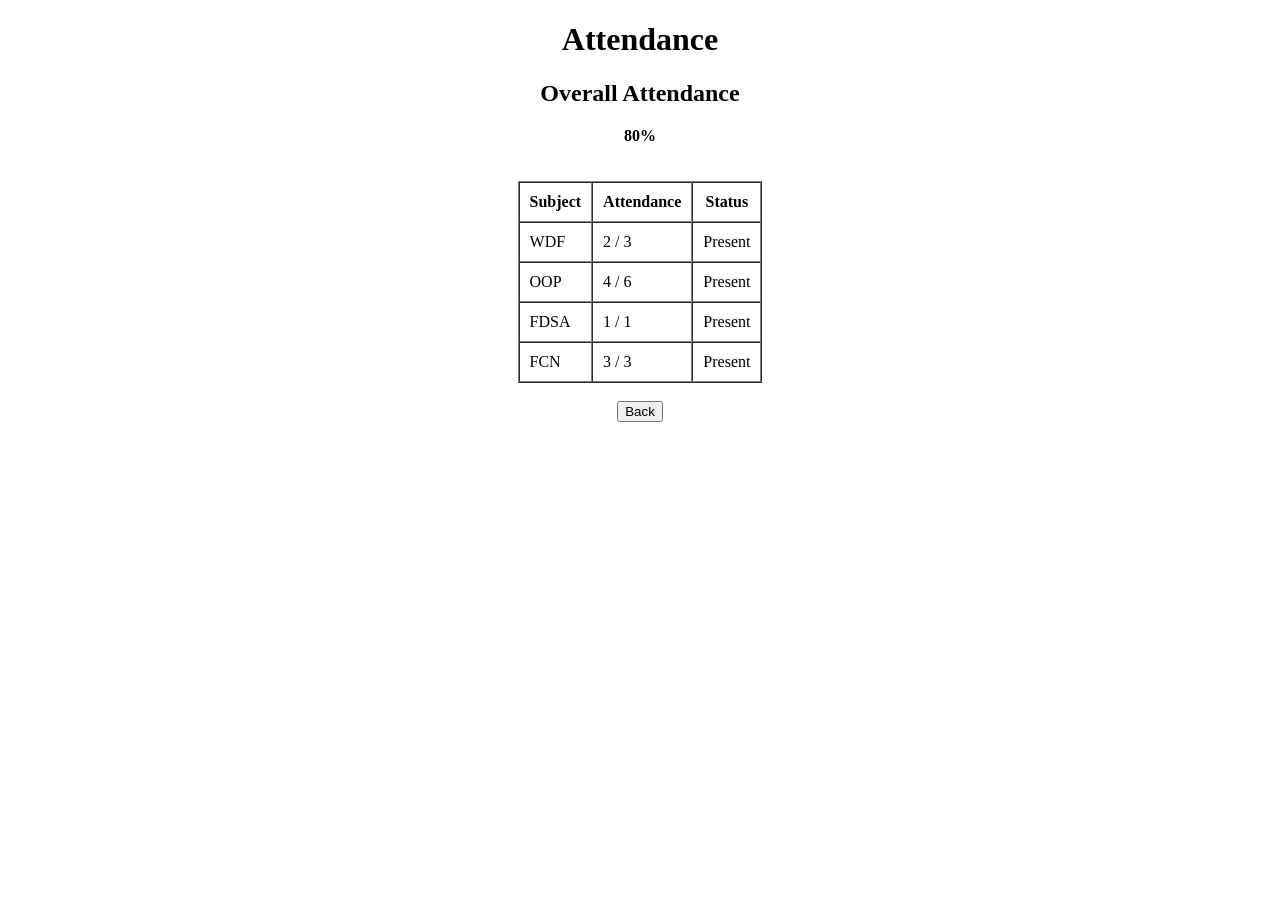
==== pages/attendance.html @ 3b70066e "Initial commit" ====
<!DOCTYPE html>
<html lang="en">
<head>
    <meta charset="UTF-8">
    <meta name="viewport" content="width=device-width, initial-scale=1.0">
    <title>Attendance</title>
</head>
<body>

    <h1 align="center">Attendance</h1>

    <center>

        <h2>Overall Attendance</h2>

        <strong>80%</strong>

        <br><br><br>

        <table border="1" cellpadding="10" cellspacing="0">

            <tr>
                <th>Subject</th>
                <th>Attendance</th>
                <th>Status</th>
            </tr>

            <tr>
                <td>WDF</td>
                <td>2 / 3</td>
                <td>Present</td>
            </tr>

            <tr>
                <td>OOP</td>
                <td>4 / 6</td>
                <td>Present</td>
            </tr>

            <tr>
                <td>FDSA</td>
                <td>1 / 1</td>
                <td>Present</td>
            </tr>

            <tr>
                <td>FCN</td>
                <td>3 / 3</td>
                <td>Present</td>
            </tr>

        </table>

        <br>

        <a href="home.html">
            <button type="button">Back</button>
        </a>

    </center>

</body>
</html>
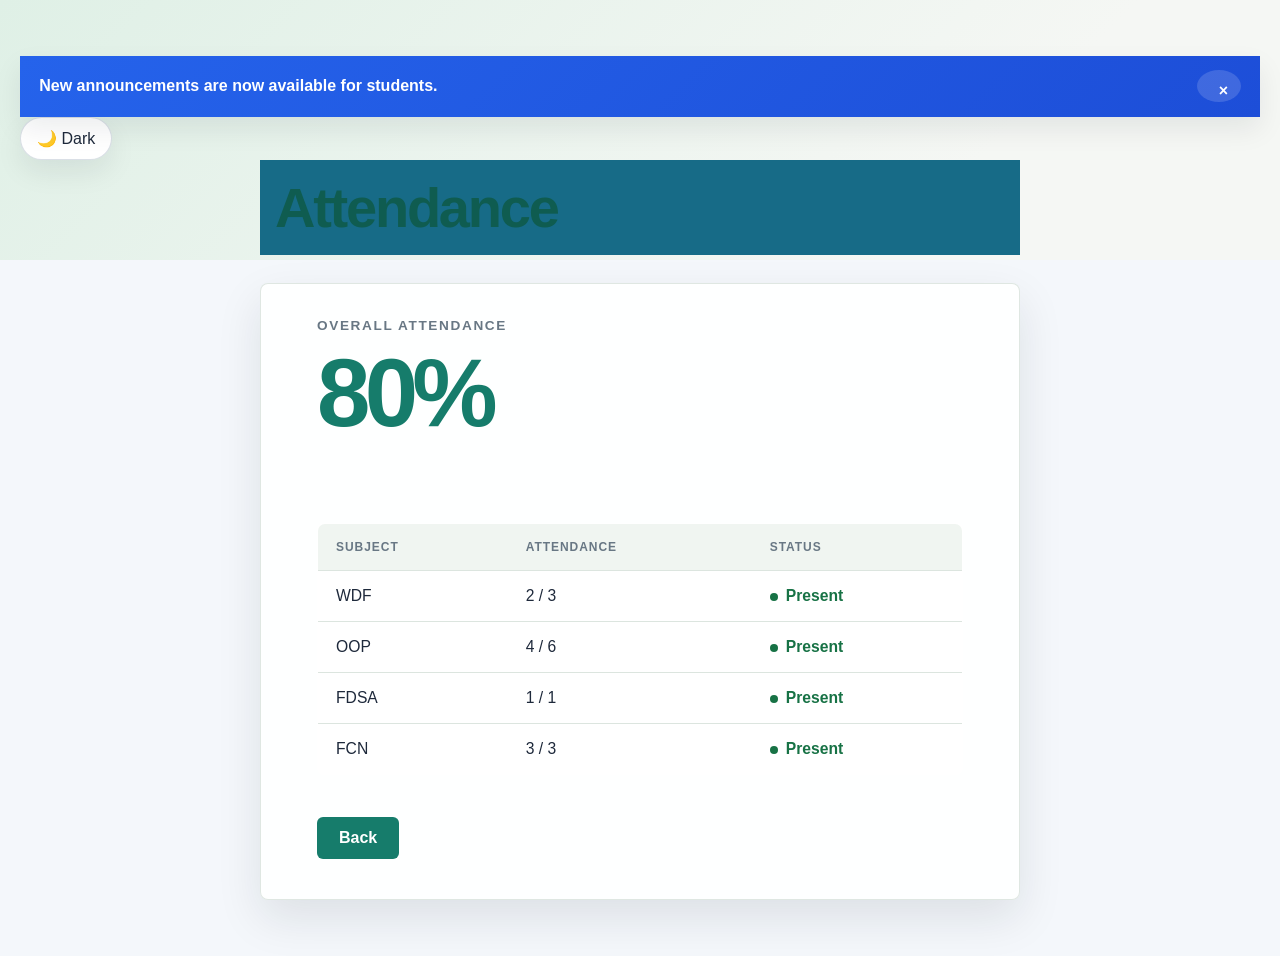
==== commit 1d91197b: "changes" ====
--- a/pages/attendance.html
+++ b/pages/attendance.html
@@ -4,6 +4,7 @@
     <meta charset="UTF-8">
     <meta name="viewport" content="width=device-width, initial-scale=1.0">
     <title>Attendance</title>
+    <link rel="stylesheet" href="../css/attendance.css">
 </head>
 <body>
 
@@ -53,11 +54,14 @@
 
         <br>
 
-        <a href="home.html">
+        <a href="index.html">
             <button type="button">Back</button>
         </a>
 
     </center>
 
+    <script src="../js/site-data.js"></script>
+    <script src="../js/site-ui.js"></script>
+
 </body>
 </html>
--- a/css/attendance.css
+++ b/css/attendance.css
@@ -0,0 +1,241 @@
+body {
+	margin: 0;
+	padding: 20px;
+	font-family: Arial, sans-serif;
+	color: #243447;
+	background-color: #f4f8fa;
+}
+
+h1 {
+	padding: 15px;
+	color: white;
+	background-color: #176b87;
+}
+
+h2 {
+	color: #176b87;
+}
+
+strong {
+	font-size: 32px;
+	color: #2d8a55;
+}
+
+table {
+	width: 80%;
+	margin: 0 auto;
+	border-collapse: collapse;
+	background-color: white;
+}
+
+th,
+td {
+	padding: 12px;
+	text-align: left;
+	border: 1px solid #aebfc7;
+}
+
+th {
+	color: white;
+	background-color: #176b87;
+}
+
+button {
+	padding: 10px 25px;
+	color: white;
+	background-color: #176b87;
+	border: 0;
+}
+
+@media (max-width: 600px) {
+	body {
+		padding: 10px;
+	}
+
+	table {
+		width: 100%;
+	}
+}
+/* @import url('https://fonts.googleapis.com/css2?family=DM+Sans:wght@400;500;600;700&family=Space+Grotesk:wght@500;600;700&display=swap'); */
+
+:root {
+	--ink: #17212b;
+	--muted: #687784;
+	--paper: #f5f7f4;
+	--surface: #ffffff;
+	--line: #dce5df;
+	--accent: #167c6b;
+	--accent-dark: #0f5c50;
+	--success: #177245;
+	--shadow: 0 18px 45px rgba(23, 33, 43, 0.1);
+}
+
+* {
+	box-sizing: border-box;
+}
+
+body {
+	min-height: 100vh;
+	margin: 0;
+	padding: 56px 20px;
+	color: var(--ink);
+	background: var(--paper);
+	font-family: 'DM Sans', sans-serif;
+}
+
+body::before {
+	position: fixed;
+	z-index: -1;
+	top: 0;
+	right: 0;
+	left: 0;
+	height: 260px;
+	background: linear-gradient(135deg, #dff0e6 0%, #f5f7f4 74%);
+	content: '';
+}
+
+h1,
+h2 {
+	margin: 0;
+	font-family: 'Space Grotesk', sans-serif;
+}
+
+h1 {
+	max-width: 760px;
+	margin: 0 auto 28px;
+	color: var(--accent-dark);
+	font-size: clamp(2rem, 5vw, 3.5rem);
+	letter-spacing: -0.04em;
+	text-align: left;
+}
+
+center {
+	display: block;
+	width: min(760px, 100%);
+	margin: 0 auto;
+	padding: 34px clamp(20px, 5vw, 56px) 40px;
+	border: 1px solid rgba(220, 229, 223, 0.9);
+	border-radius: 8px;
+	background: rgba(255, 255, 255, 0.9);
+	box-shadow: var(--shadow);
+	text-align: left;
+}
+
+h2 {
+	margin-bottom: 12px;
+	color: var(--muted);
+	font-size: 0.85rem;
+	font-weight: 700;
+	letter-spacing: 0.12em;
+	text-transform: uppercase;
+}
+
+strong {
+	display: block;
+	color: var(--accent);
+	font-family: 'Space Grotesk', sans-serif;
+	font-size: clamp(3.5rem, 10vw, 6rem);
+	line-height: 1;
+	letter-spacing: -0.06em;
+}
+
+table {
+	width: 100%;
+	margin: 28px 0 24px;
+	overflow: hidden;
+	border: 1px solid var(--line);
+	border-radius: 8px;
+	border-spacing: 0;
+	background: var(--surface);
+	text-align: left;
+}
+
+th,
+td {
+	padding: 16px 18px;
+	border: 0;
+	border-bottom: 1px solid var(--line);
+}
+
+th {
+	color: var(--muted);
+	background: #f0f5f1;
+	font-size: 0.75rem;
+	letter-spacing: 0.08em;
+	text-transform: uppercase;
+}
+
+td {
+	font-size: 0.98rem;
+}
+
+tr:last-child td {
+	border-bottom: 0;
+}
+
+td:last-child {
+	color: var(--success);
+	font-weight: 700;
+}
+
+td:last-child::before {
+	display: inline-block;
+	width: 8px;
+	height: 8px;
+	margin-right: 8px;
+	border-radius: 50%;
+	background: var(--success);
+	content: '';
+}
+
+a {
+	display: inline-block;
+	text-decoration: none;
+}
+
+button {
+	padding: 12px 22px;
+	border: 0;
+	border-radius: 6px;
+	color: #ffffff;
+	background: var(--accent);
+	cursor: pointer;
+	font: inherit;
+	font-weight: 700;
+	transition: background-color 160ms ease, transform 160ms ease;
+}
+
+button:hover {
+	background: var(--accent-dark);
+	transform: translateY(-2px);
+}
+
+button:focus-visible {
+	outline: 3px solid rgba(22, 124, 107, 0.3);
+	outline-offset: 3px;
+}
+
+@media (max-width: 560px) {
+	body {
+		padding: 28px 14px;
+	}
+
+	h1 {
+		margin-bottom: 18px;
+	}
+
+	center {
+		padding: 26px 16px 30px;
+	}
+
+	th,
+	td {
+		padding: 13px 10px;
+		font-size: 0.84rem;
+	}
+
+	th {
+		font-size: 0.66rem;
+	}
+}
+     
